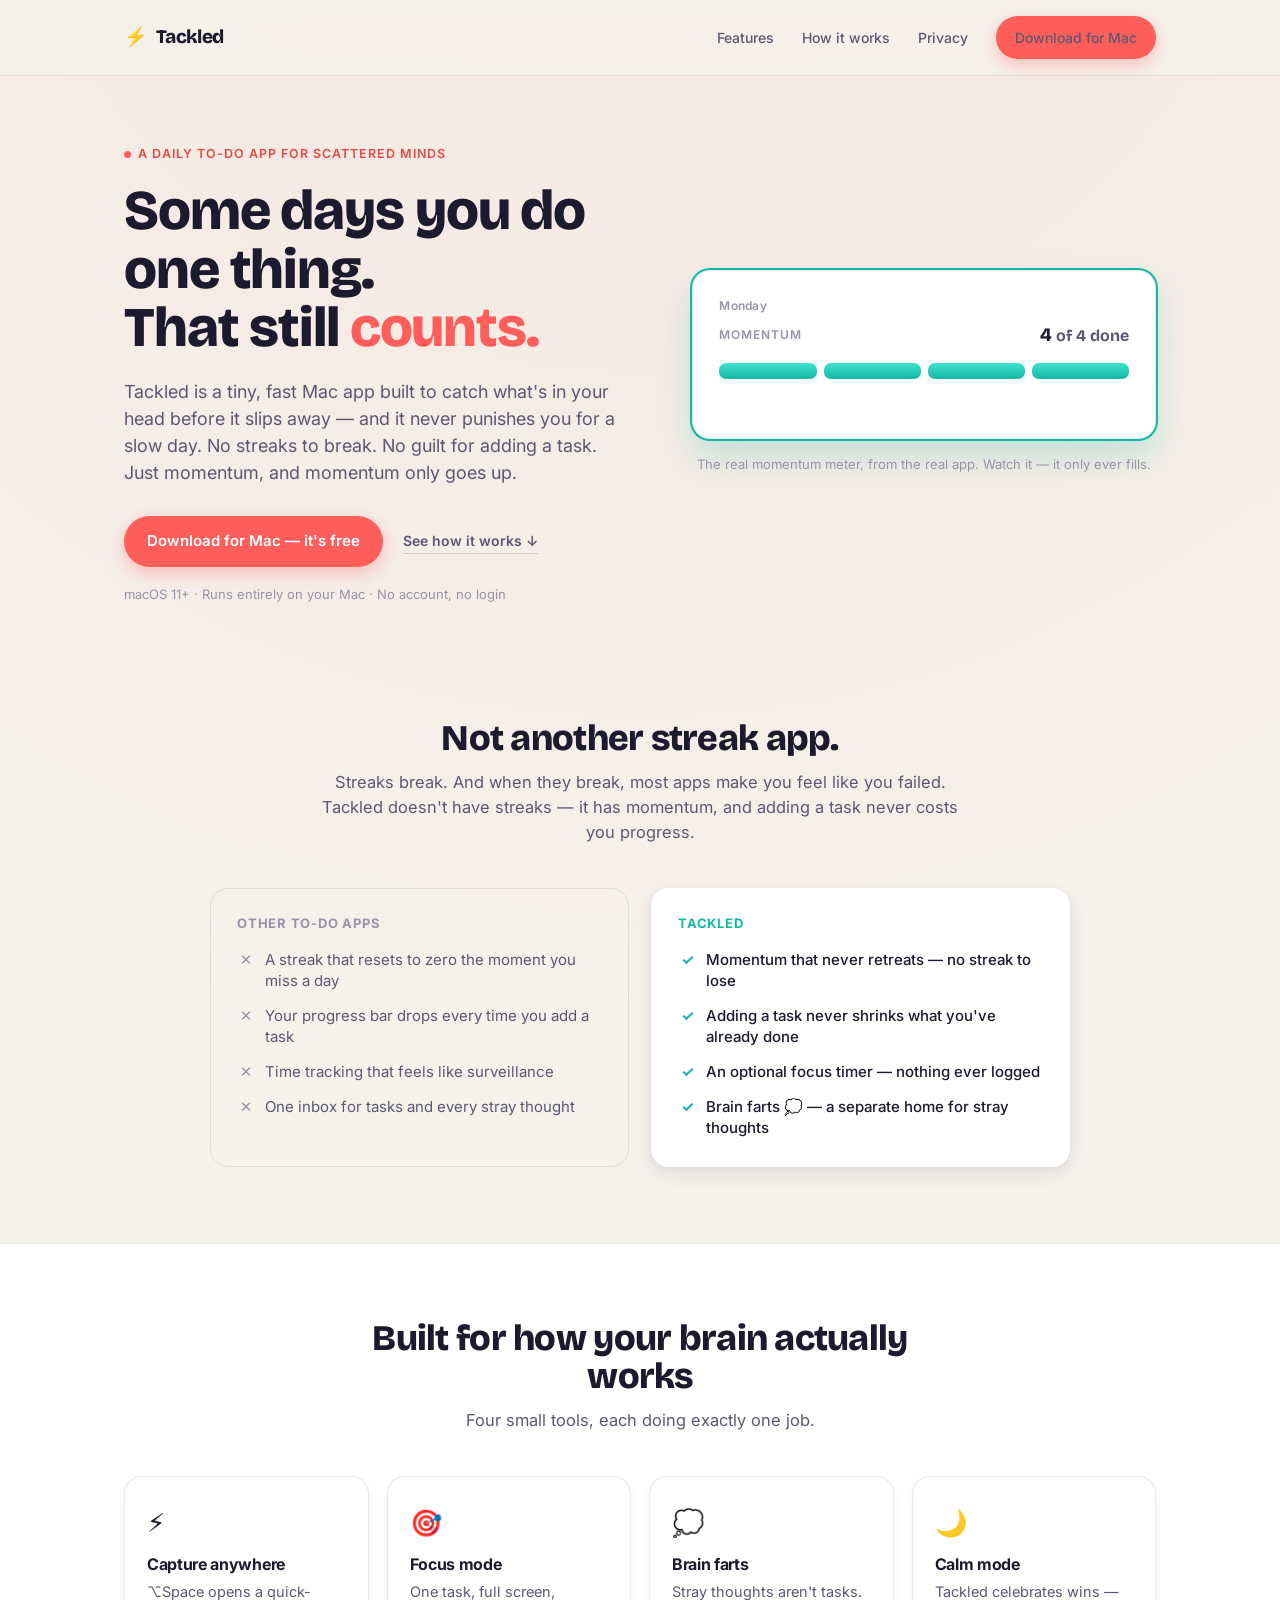
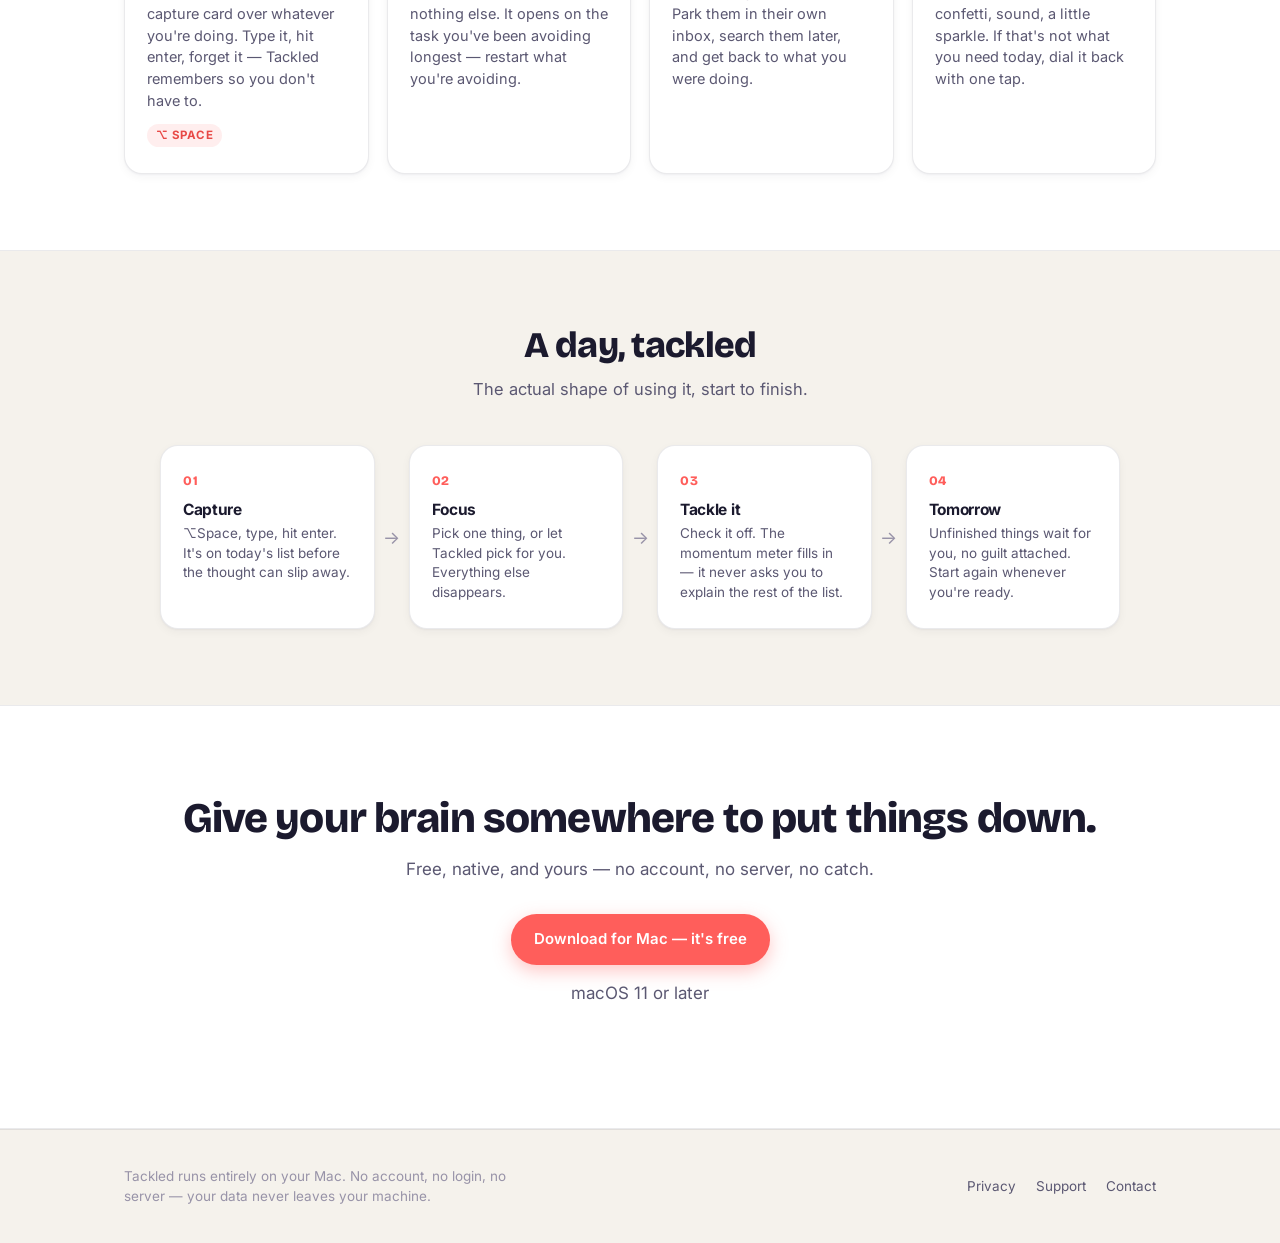
==== index.html @ a9dbe445 "Initial marketing site for Tackled Static HTML/CSS/JS site with a home page, privacy policy, and sup" ====
<!doctype html>
<html lang="en">
<head>
<meta charset="UTF-8">
<meta name="viewport" content="width=device-width, initial-scale=1.0">
<title>Tackled — a to-do app that never punishes a slow day</title>
<meta name="description" content="Tackled is a tiny, fast Mac app for scattered minds. Capture anything in a second, focus on one thing at a time, and build momentum that never resets — no streaks, no guilt.">
<link rel="icon" href="favicon.svg" type="image/svg+xml">
<link rel="preconnect" href="https://fonts.googleapis.com">
<link rel="preconnect" href="https://fonts.gstatic.com" crossorigin>
<link href="https://fonts.googleapis.com/css2?family=Bricolage+Grotesque:opsz,wght@12..96,400;12..96,600;12..96,800&family=Inter:wght@400;500;600;700&display=swap" rel="stylesheet">
<link rel="stylesheet" href="styles.css">
</head>
<body>

<nav class="nav">
  <div class="wrap nav-row">
    <a href="#" class="brand"><span class="bolt">⚡</span>Tackled</a>
    <div class="nav-links">
      <a href="#features" class="hide-mobile">Features</a>
      <a href="#how-it-works" class="hide-mobile">How it works</a>
      <a href="privacy.html" class="hide-mobile">Privacy</a>
      <!-- TODO(download-link): point at the real DMG / App Store URL once Tackled ships -->
      <a href="#" class="btn btn-primary btn-sm">Download for Mac</a>
    </div>
  </div>
</nav>

<header class="hero">
  <div class="wrap hero-grid">
    <div>
      <div class="eyebrow">A daily to-do app for scattered minds</div>
      <h1>Some days you do one thing.<br>That still <span class="accent">counts.</span></h1>
      <p class="lede">Tackled is a tiny, fast Mac app built to catch what's in your head before it slips away — and it never punishes you for a slow day. No streaks to break. No guilt for adding a task. Just momentum, and momentum only goes up.</p>
      <div class="cta-row">
        <!-- TODO(download-link): point at the real DMG / App Store URL once Tackled ships -->
        <a href="#" class="btn btn-primary">Download for Mac — it's free</a>
        <a href="#how-it-works" class="cta-more">See how it works ↓</a>
      </div>
      <p class="fine-print">macOS 11+ · Runs entirely on your Mac · No account, no login</p>
    </div>

    <div>
      <div class="demo-card" id="demoCard">
        <div class="demo-top">
          <span class="demo-day" id="demoDay">Wednesday</span>
        </div>
        <div class="demo-head">
          <span class="demo-label">Momentum</span>
          <span class="demo-count" id="demoCount"><b>0</b> of 0 done</span>
        </div>
        <div class="demo-cells" id="demoCells"></div>
        <div class="demo-note" id="demoNote"><span class="plus">＋</span><span id="demoNoteText">2 more tasks added to today's list</span></div>
      </div>
      <p class="demo-caption">The real momentum meter, from the real app. Watch it — it only ever fills.</p>
    </div>
  </div>
</header>

<section class="section" id="not-streaks">
  <div class="wrap">
    <div class="section-head">
      <h2>Not another streak app.</h2>
      <p>Streaks break. And when they break, most apps make you feel like you failed. Tackled doesn't have streaks — it has momentum, and adding a task never costs you progress.</p>
    </div>
    <div class="compare">
      <div class="compare-col bad">
        <h3>Other to-do apps</h3>
        <ul class="compare-list">
          <li><span class="mark">✕</span>A streak that resets to zero the moment you miss a day</li>
          <li><span class="mark">✕</span>Your progress bar drops every time you add a task</li>
          <li><span class="mark">✕</span>Time tracking that feels like surveillance</li>
          <li><span class="mark">✕</span>One inbox for tasks and every stray thought</li>
        </ul>
      </div>
      <div class="compare-col good">
        <h3>Tackled</h3>
        <ul class="compare-list">
          <li><span class="mark">✓</span>Momentum that never retreats — no streak to lose</li>
          <li><span class="mark">✓</span>Adding a task never shrinks what you've already done</li>
          <li><span class="mark">✓</span>An optional focus timer — nothing ever logged</li>
          <li><span class="mark">✓</span>Brain farts 💭 — a separate home for stray thoughts</li>
        </ul>
      </div>
    </div>
  </div>
</section>

<section class="section section-alt" id="features">
  <div class="wrap">
    <div class="section-head">
      <h2>Built for how your brain actually works</h2>
      <p>Four small tools, each doing exactly one job.</p>
    </div>
    <div class="features">
      <div class="feature">
        <span class="ico">⚡</span>
        <h3>Capture anywhere</h3>
        <p>⌥Space opens a quick-capture card over whatever you're doing. Type it, hit enter, forget it — Tackled remembers so you don't have to.</p>
        <span class="tag">⌥ SPACE</span>
      </div>
      <div class="feature">
        <span class="ico">🎯</span>
        <h3>Focus mode</h3>
        <p>One task, full screen, nothing else. It opens on the task you've been avoiding longest — restart what you're avoiding.</p>
      </div>
      <div class="feature">
        <span class="ico">💭</span>
        <h3>Brain farts</h3>
        <p>Stray thoughts aren't tasks. Park them in their own inbox, search them later, and get back to what you were doing.</p>
      </div>
      <div class="feature">
        <span class="ico">🌙</span>
        <h3>Calm mode</h3>
        <p>Tackled celebrates wins — confetti, sound, a little sparkle. If that's not what you need today, dial it back with one tap.</p>
      </div>
    </div>
  </div>
</section>

<section class="section" id="how-it-works">
  <div class="wrap">
    <div class="section-head">
      <h2>A day, tackled</h2>
      <p>The actual shape of using it, start to finish.</p>
    </div>
    <div class="flow">
      <div class="flow-step">
        <div class="flow-num">01</div>
        <h3>Capture</h3>
        <p>⌥Space, type, hit enter. It's on today's list before the thought can slip away.</p>
      </div>
      <div class="flow-arrow">→</div>
      <div class="flow-step">
        <div class="flow-num">02</div>
        <h3>Focus</h3>
        <p>Pick one thing, or let Tackled pick for you. Everything else disappears.</p>
      </div>
      <div class="flow-arrow">→</div>
      <div class="flow-step">
        <div class="flow-num">03</div>
        <h3>Tackle it</h3>
        <p>Check it off. The momentum meter fills in — it never asks you to explain the rest of the list.</p>
      </div>
      <div class="flow-arrow">→</div>
      <div class="flow-step">
        <div class="flow-num">04</div>
        <h3>Tomorrow</h3>
        <p>Unfinished things wait for you, no guilt attached. Start again whenever you're ready.</p>
      </div>
    </div>
  </div>
</section>

<section class="closing section-alt" id="download">
  <div class="wrap">
    <h2>Give your brain somewhere to put things down.</h2>
    <p>Free, native, and yours — no account, no server, no catch.</p>
    <!-- TODO(download-link): point at the real DMG / App Store URL once Tackled ships -->
    <a href="#" class="btn btn-primary">Download for Mac — it's free</a>
    <p class="fine-print" style="margin-top:16px">macOS 11 or later</p>
  </div>
</section>

<footer>
  <div class="wrap foot-row">
    <p class="foot-note">Tackled runs entirely on your Mac. No account, no login, no server — your data never leaves your machine.</p>
    <div class="foot-links">
      <a href="privacy.html">Privacy</a>
      <a href="support.html">Support</a>
      <a href="mailto:lewisfidlers@gmail.com">Contact</a>
    </div>
  </div>
</footer>

<script src="script.js"></script>
</body>
</html>
---- styles.css ----
/* Tackled marketing site — design tokens lifted straight from the shipping app
   (web/src/styles/tokens.css + meter.css) so the site and the product read as
   one thing, not a separate "marketing skin." */
:root{
  --ink:#1B1A2E;
  --ink-soft:#5B5872;
  --muted:#9893A8;
  --canvas:#F5F2EC;
  --card:#FFFFFF;
  --coral:#FF5E5B;
  --coral-dark:#E84946;
  --teal:#14B8A6;
  --gold:#FFC93C;
  --line:rgba(27,26,46,0.09);
  --line-strong:rgba(27,26,46,0.16);
  --shadow:0 1px 2px rgba(27,26,46,.04), 0 3px 10px rgba(27,26,46,.045);
  --shadow-lg:0 8px 24px rgba(27,26,46,.08), 0 2px 6px rgba(27,26,46,.05);
  --radius:18px;
  --radius-sm:12px;
  --wrap:1080px;
}

*{box-sizing:border-box;margin:0;padding:0}
html{-webkit-text-size-adjust:100%;scroll-behavior:smooth}
@media (prefers-reduced-motion:reduce){ html{scroll-behavior:auto} *{animation-duration:.001ms !important;animation-iteration-count:1 !important;transition-duration:.001ms !important} }

body{
  font-family:"Inter",system-ui,-apple-system,sans-serif;
  background:var(--canvas);
  color:var(--ink);
  line-height:1.5;
  -webkit-font-smoothing:antialiased;
  min-height:100vh;
  background-image:radial-gradient(circle at 50% -10%, rgba(255,94,91,.08), transparent 45%);
}

img,svg{display:block;max-width:100%}
a{color:inherit}
button{font:inherit}

.wrap{max-width:var(--wrap);margin:0 auto;padding:0 24px}

h1,h2,h3,.display{
  font-family:"Bricolage Grotesque","Inter",sans-serif;
  letter-spacing:-.02em;
  line-height:1.05;
}

/* ---------- nav ---------- */
.nav{
  position:sticky;top:0;z-index:40;
  background:rgba(245,242,236,.82);
  backdrop-filter:blur(10px);
  border-bottom:1px solid var(--line);
}
.nav-row{display:flex;align-items:center;justify-content:space-between;padding:16px 24px;gap:20px}
.brand{display:flex;align-items:center;gap:8px;font-family:"Bricolage Grotesque",sans-serif;font-weight:800;font-size:19px;letter-spacing:-.02em;text-decoration:none}
.brand .bolt{color:var(--coral)}
.nav-links{display:flex;gap:28px;align-items:center}
.nav-links a{font-size:14px;font-weight:500;color:var(--ink-soft);text-decoration:none;transition:color .15s}
.nav-links a:hover{color:var(--ink)}
@media (max-width:720px){ .nav-links a.hide-mobile{display:none} }

/* ---------- buttons ---------- */
.btn{
  display:inline-flex;align-items:center;justify-content:center;gap:8px;
  font-family:"Inter",sans-serif;font-weight:600;font-size:15px;
  padding:13px 22px;border-radius:999px;border:1px solid transparent;
  text-decoration:none;cursor:pointer;white-space:nowrap;
  transition:transform .18s cubic-bezier(.2,.8,.2,1), box-shadow .18s, background .18s, border-color .18s;
}
.btn:active{transform:scale(.97)}
.btn-primary{background:var(--coral);color:#fff;box-shadow:0 6px 18px rgba(255,94,91,.35)}
.btn-primary:hover{background:var(--coral-dark);box-shadow:0 8px 22px rgba(255,94,91,.42);transform:translateY(-1px)}
.btn-ghost{background:transparent;color:var(--ink);border-color:var(--line-strong)}
.btn-ghost:hover{border-color:var(--ink-soft)}
.btn-sm{padding:10px 18px;font-size:14px}
:focus-visible{outline:2px solid var(--coral-dark);outline-offset:2px}

/* ---------- hero ---------- */
.hero{padding:64px 0 40px}
.hero-grid{display:grid;grid-template-columns:1.05fr .95fr;gap:56px;align-items:center}
@media (max-width:900px){ .hero-grid{grid-template-columns:1fr;gap:44px} }

.eyebrow{
  display:inline-flex;align-items:center;gap:7px;
  font-size:12.5px;font-weight:600;letter-spacing:.08em;text-transform:uppercase;
  color:var(--coral-dark);margin-bottom:18px;
}
.eyebrow::before{content:"";width:7px;height:7px;border-radius:50%;background:var(--coral)}

.hero h1{font-weight:800;font-size:clamp(34px,5.2vw,56px);margin-bottom:20px}
.hero h1 .accent{color:var(--coral)}
.hero .lede{font-size:18px;color:var(--ink-soft);max-width:46ch;margin-bottom:30px}
.cta-row{display:flex;align-items:center;gap:20px;flex-wrap:wrap;margin-bottom:18px}
.cta-more{font-size:14px;font-weight:600;color:var(--ink-soft);text-decoration:none;border-bottom:1px solid var(--line-strong);padding-bottom:2px}
.cta-more:hover{color:var(--ink);border-color:var(--ink-soft)}
.fine-print{font-size:13px;color:var(--muted)}

/* ---------- demo meter (signature element) ---------- */
.demo-card{
  background:var(--card);border-radius:var(--radius);box-shadow:var(--shadow-lg);
  border:1px solid var(--line);padding:26px 26px 22px;
  transition:box-shadow .4s, transform .4s cubic-bezier(.2,.8,.2,1);
}
.demo-card.maxed{box-shadow:0 0 0 2px var(--teal), 0 18px 34px rgba(20,184,166,.22)}
.demo-card.pulse{animation:demoPulse .7s cubic-bezier(.2,.9,.3,1)}
@keyframes demoPulse{0%{transform:scale(1)}40%{transform:scale(1.02)}100%{transform:scale(1)}}

.demo-top{display:flex;justify-content:space-between;align-items:center;margin-bottom:6px}
.demo-day{font-size:12px;font-weight:600;letter-spacing:.02em;color:var(--muted)}
.demo-head{display:flex;justify-content:space-between;align-items:center;margin-bottom:14px}
.demo-label{font-size:12px;font-weight:600;letter-spacing:.08em;text-transform:uppercase;color:var(--muted)}
.demo-count{font-family:"Bricolage Grotesque",sans-serif;font-weight:700;font-size:16px;color:var(--ink-soft)}
.demo-count b{color:var(--ink);font-size:19px}

.demo-cells{display:flex;gap:7px;margin-bottom:16px}
.demo-cell{
  flex:1;height:16px;border-radius:7px;background:rgba(27,26,46,.07);
  position:relative;overflow:hidden;
  transition:background .5s ease, transform .35s cubic-bezier(.2,.9,.3,1);
}
.demo-cell.on{background:linear-gradient(180deg,#FF7A6B,var(--coral));transform:translateY(-1px)}
.demo-cell.on.mid{background:linear-gradient(180deg,#FFD56B,var(--gold))}
.demo-cell.on.high{background:linear-gradient(180deg,#3FE0CE,var(--teal))}

.demo-note{
  display:flex;align-items:center;gap:8px;
  font-size:13.5px;color:var(--ink-soft);font-weight:500;
  height:20px;opacity:0;transform:translateY(4px);
  transition:opacity .35s ease, transform .35s ease;
}
.demo-note.show{opacity:1;transform:translateY(0)}
.demo-note .plus{color:var(--teal);font-weight:700}

.demo-caption{margin-top:16px;font-size:13px;color:var(--muted);text-align:center}

/* ---------- section shell ---------- */
.section{padding:76px 0}
.section-head{max-width:640px;margin:0 auto 44px;text-align:center}
.section-head h2{font-weight:800;font-size:clamp(26px,4vw,36px);margin-bottom:12px}
.section-head p{color:var(--ink-soft);font-size:16.5px}
.section-alt{background:var(--card);border-top:1px solid var(--line);border-bottom:1px solid var(--line)}

/* ---------- comparison ---------- */
.compare{display:grid;grid-template-columns:1fr 1fr;gap:22px;max-width:860px;margin:0 auto}
@media (max-width:720px){ .compare{grid-template-columns:1fr} }
.compare-col{border-radius:var(--radius);padding:28px 26px;border:1px solid var(--line)}
.compare-col.bad{background:transparent}
.compare-col.good{background:var(--card);box-shadow:var(--shadow-lg);border-color:transparent;position:relative}
.compare-col h3{font-family:"Inter",sans-serif;font-size:13px;font-weight:700;letter-spacing:.06em;text-transform:uppercase;margin-bottom:18px}
.compare-col.bad h3{color:var(--muted)}
.compare-col.good h3{color:var(--teal)}
.compare-list{list-style:none;display:flex;flex-direction:column;gap:14px}
.compare-list li{display:flex;gap:10px;font-size:15px;line-height:1.4}
.compare-col.bad li{color:var(--ink-soft)}
.compare-col.good li{color:var(--ink);font-weight:500}
.compare-list .mark{flex:none;width:18px;text-align:center;font-weight:700}
.compare-col.bad .mark{color:var(--muted)}
.compare-col.good .mark{color:var(--teal)}

/* ---------- feature grid ---------- */
.features{display:grid;grid-template-columns:repeat(4,1fr);gap:18px}
@media (max-width:920px){ .features{grid-template-columns:1fr 1fr} }
@media (max-width:560px){ .features{grid-template-columns:1fr} }
.feature{
  background:var(--card);border:1px solid var(--line);border-radius:var(--radius);
  padding:26px 22px;box-shadow:var(--shadow);
  transition:transform .25s cubic-bezier(.2,.8,.2,1), box-shadow .25s;
}
.feature:hover{transform:translateY(-3px);box-shadow:var(--shadow-lg)}
.feature .ico{font-size:26px;margin-bottom:14px;display:block}
.feature h3{font-family:"Inter",sans-serif;font-size:16px;font-weight:700;margin-bottom:8px}
.feature p{font-size:14.5px;color:var(--ink-soft);line-height:1.5}
.feature .tag{
  display:inline-block;margin-top:12px;font-size:11.5px;font-weight:700;letter-spacing:.04em;
  color:var(--coral-dark);background:rgba(255,94,91,.1);padding:3px 9px;border-radius:999px;
}

/* ---------- flow (real chronology → numbers justified) ---------- */
.flow{display:flex;gap:0;align-items:stretch;max-width:960px;margin:0 auto}
@media (max-width:860px){ .flow{flex-direction:column;gap:14px} }
.flow-step{flex:1;position:relative;padding:26px 22px;background:var(--card);border:1px solid var(--line);border-radius:var(--radius);box-shadow:var(--shadow)}
.flow-num{font-family:"Bricolage Grotesque",sans-serif;font-weight:800;font-size:13px;color:var(--coral);letter-spacing:.04em;margin-bottom:10px}
.flow-step h3{font-family:"Inter",sans-serif;font-size:15.5px;font-weight:700;margin-bottom:6px}
.flow-step p{font-size:13.5px;color:var(--ink-soft);line-height:1.45}
.flow-arrow{flex:none;display:flex;align-items:center;justify-content:center;width:34px;color:var(--muted);font-size:18px}
@media (max-width:860px){ .flow-arrow{width:auto;height:14px;transform:rotate(90deg)} }

/* ---------- closing cta ---------- */
.closing{text-align:center;padding:90px 0}
.closing h2{font-weight:800;font-size:clamp(28px,4.5vw,42px);margin-bottom:16px}
.closing p{color:var(--ink-soft);font-size:17px;max-width:44ch;margin:0 auto 32px}

/* ---------- footer ---------- */
footer{border-top:1px solid var(--line);padding:36px 0}
.foot-row{display:flex;justify-content:space-between;align-items:center;gap:16px;flex-wrap:wrap}
.foot-note{font-size:13.5px;color:var(--muted);max-width:44ch}
.foot-links{display:flex;gap:20px}
.foot-links a{font-size:13.5px;color:var(--ink-soft);text-decoration:none}
.foot-links a:hover{color:var(--ink)}

/* ---------- simple pages (privacy / support) ---------- */
.doc{max-width:680px;margin:0 auto;padding:64px 24px 100px}
.doc h1{font-weight:800;font-size:clamp(28px,4vw,38px);margin-bottom:8px}
.doc .updated{font-size:13px;color:var(--muted);margin-bottom:36px}
.doc h2{font-family:"Inter",sans-serif;font-size:18px;font-weight:700;margin:32px 0 10px}
.doc p, .doc li{font-size:15.5px;color:var(--ink-soft);line-height:1.7}
.doc ul{padding-left:20px;margin:8px 0}
.doc a{color:var(--coral-dark);text-decoration:underline}
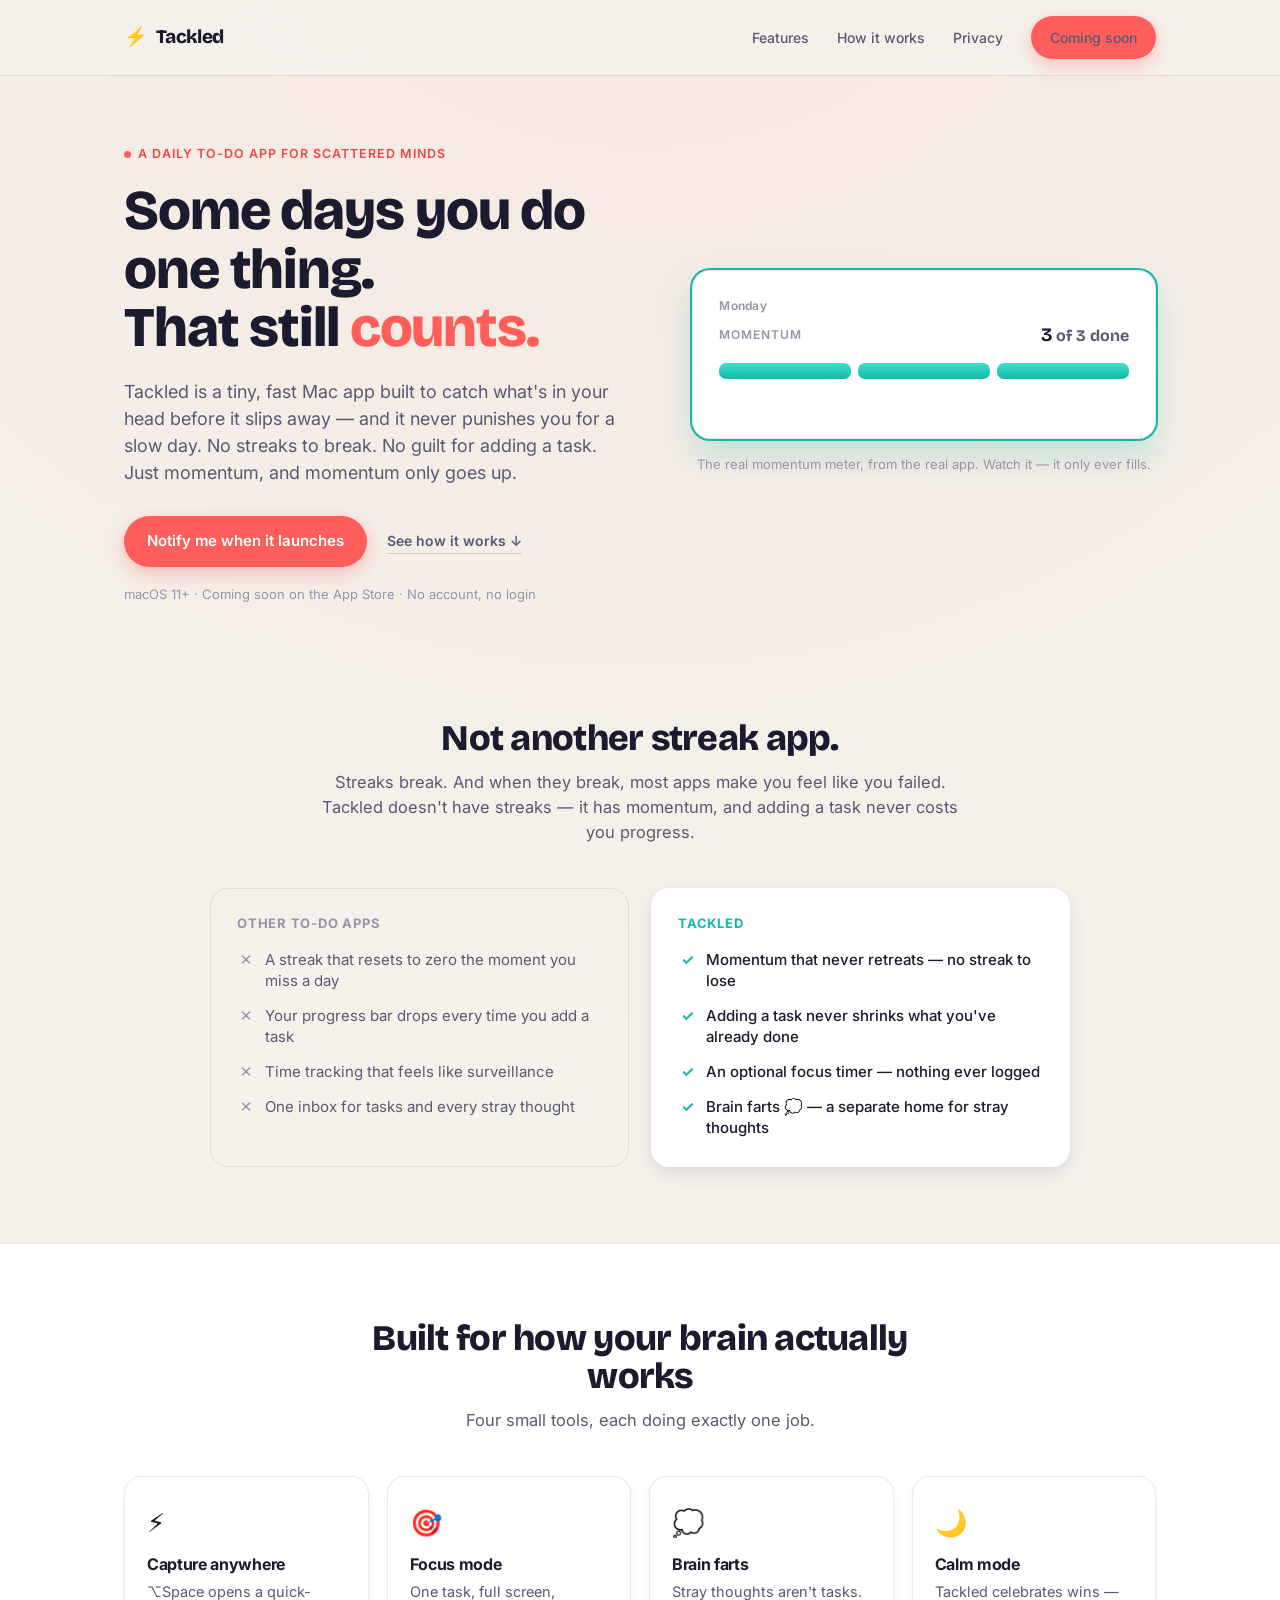
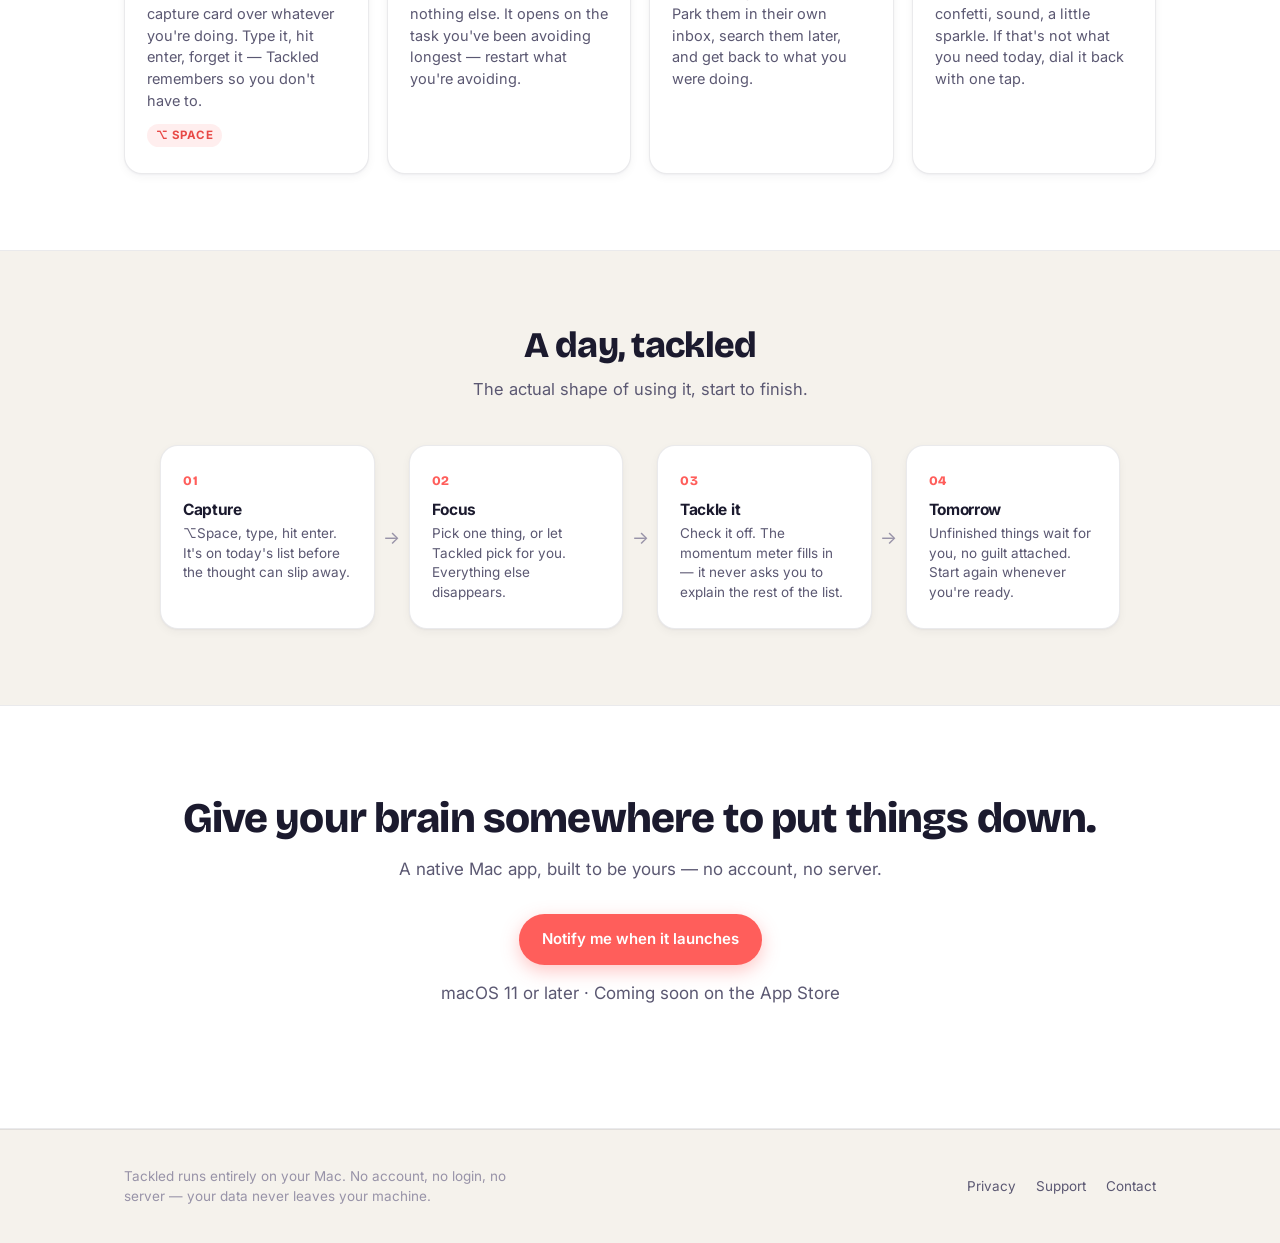
==== commit 7362191c: "Update website" ====
--- a/index.html
+++ b/index.html
@@ -20,8 +20,8 @@
       <a href="#features" class="hide-mobile">Features</a>
       <a href="#how-it-works" class="hide-mobile">How it works</a>
       <a href="privacy.html" class="hide-mobile">Privacy</a>
-      <!-- TODO(download-link): point at the real DMG / App Store URL once Tackled ships -->
-      <a href="#" class="btn btn-primary btn-sm">Download for Mac</a>
+      <!-- TODO(app-store-link): swap this notify-me CTA for the real App Store URL once Tackled ships -->
+      <a href="#download" class="btn btn-primary btn-sm">Coming soon</a>
     </div>
   </div>
 </nav>
@@ -33,11 +33,11 @@
       <h1>Some days you do one thing.<br>That still <span class="accent">counts.</span></h1>
       <p class="lede">Tackled is a tiny, fast Mac app built to catch what's in your head before it slips away — and it never punishes you for a slow day. No streaks to break. No guilt for adding a task. Just momentum, and momentum only goes up.</p>
       <div class="cta-row">
-        <!-- TODO(download-link): point at the real DMG / App Store URL once Tackled ships -->
-        <a href="#" class="btn btn-primary">Download for Mac — it's free</a>
+        <!-- TODO(app-store-link): swap this notify-me CTA for the real App Store URL once Tackled ships -->
+        <a href="mailto:lewisfidlers@gmail.com?subject=Notify%20me%20when%20Tackled%20launches" class="btn btn-primary">Notify me when it launches</a>
         <a href="#how-it-works" class="cta-more">See how it works ↓</a>
       </div>
-      <p class="fine-print">macOS 11+ · Runs entirely on your Mac · No account, no login</p>
+      <p class="fine-print">macOS 11+ · Coming soon on the App Store · No account, no login</p>
     </div>
 
     <div>
@@ -155,10 +155,10 @@
 <section class="closing section-alt" id="download">
   <div class="wrap">
     <h2>Give your brain somewhere to put things down.</h2>
-    <p>Free, native, and yours — no account, no server, no catch.</p>
-    <!-- TODO(download-link): point at the real DMG / App Store URL once Tackled ships -->
-    <a href="#" class="btn btn-primary">Download for Mac — it's free</a>
-    <p class="fine-print" style="margin-top:16px">macOS 11 or later</p>
+    <p>A native Mac app, built to be yours — no account, no server.</p>
+    <!-- TODO(app-store-link): swap this notify-me CTA for the real App Store URL once Tackled ships -->
+    <a href="mailto:lewisfidlers@gmail.com?subject=Notify%20me%20when%20Tackled%20launches" class="btn btn-primary">Notify me when it launches</a>
+    <p class="fine-print" style="margin-top:16px">macOS 11 or later · Coming soon on the App Store</p>
   </div>
 </section>
 
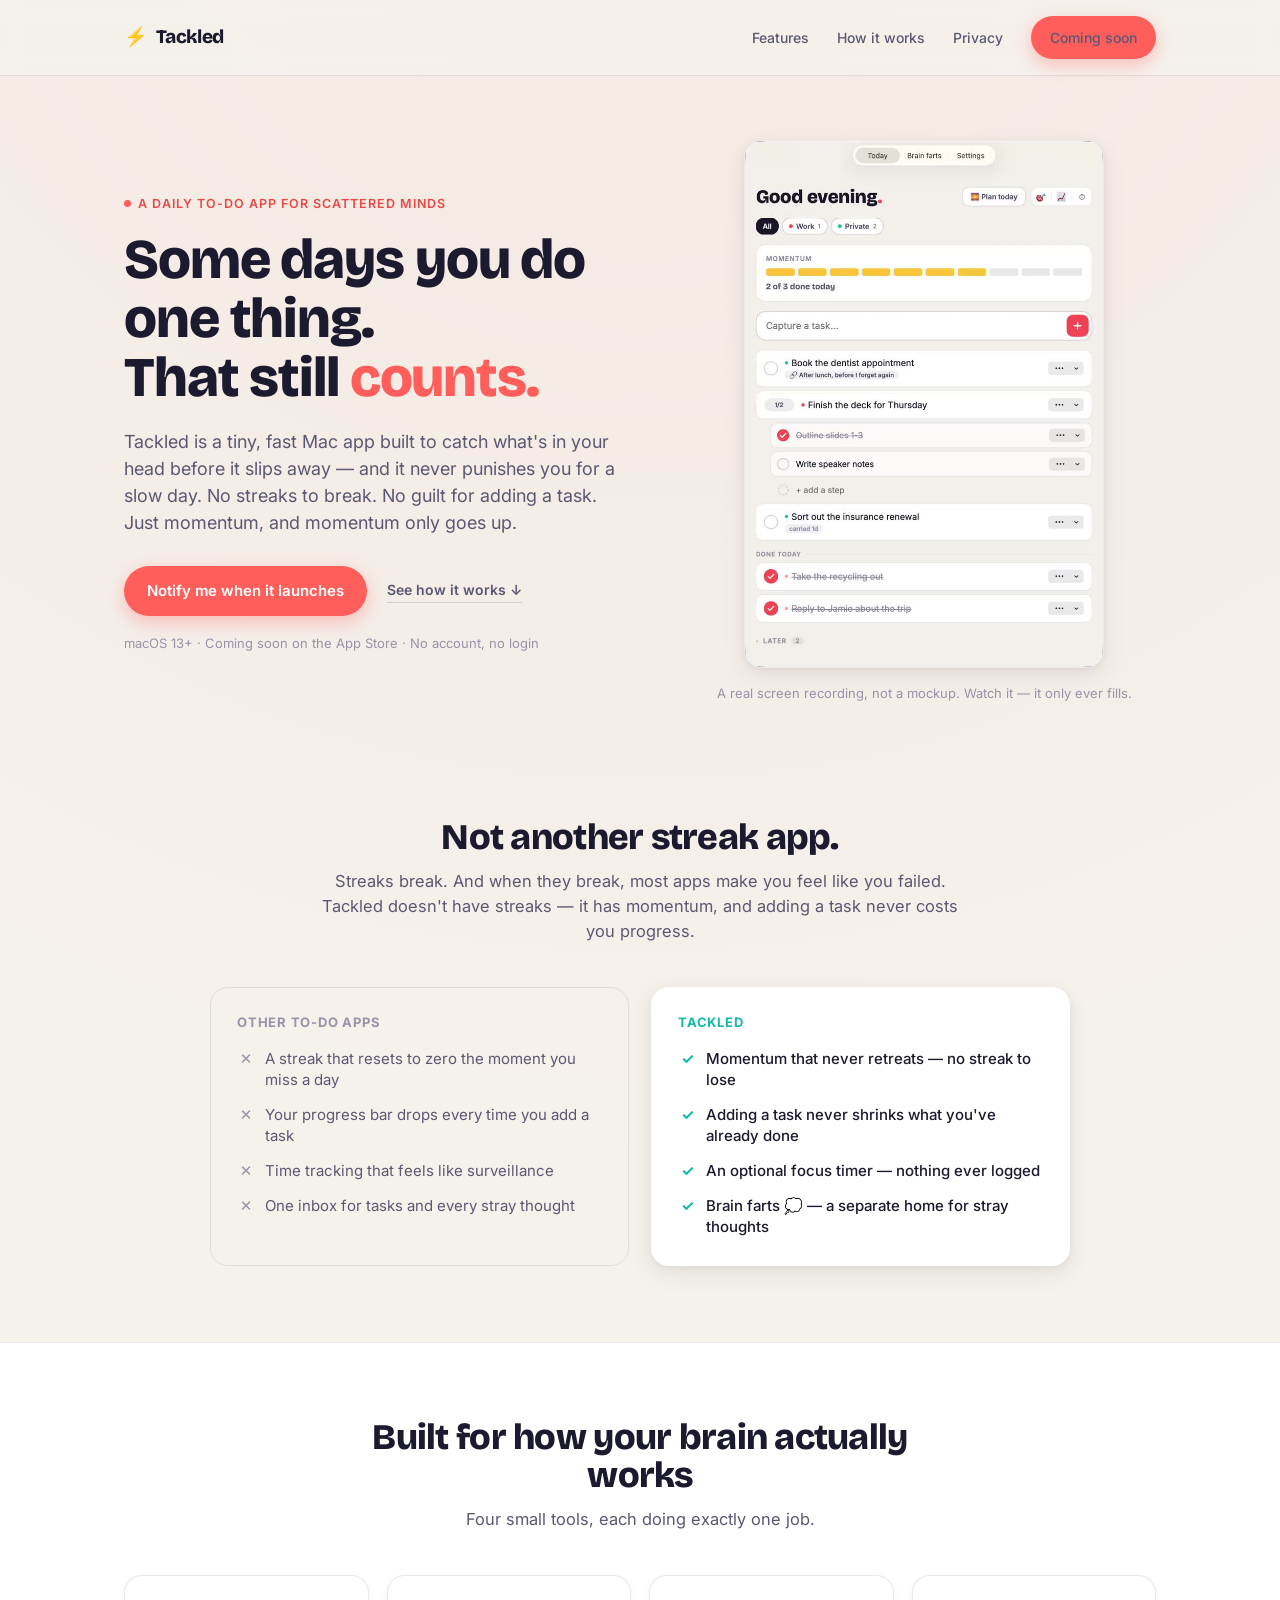
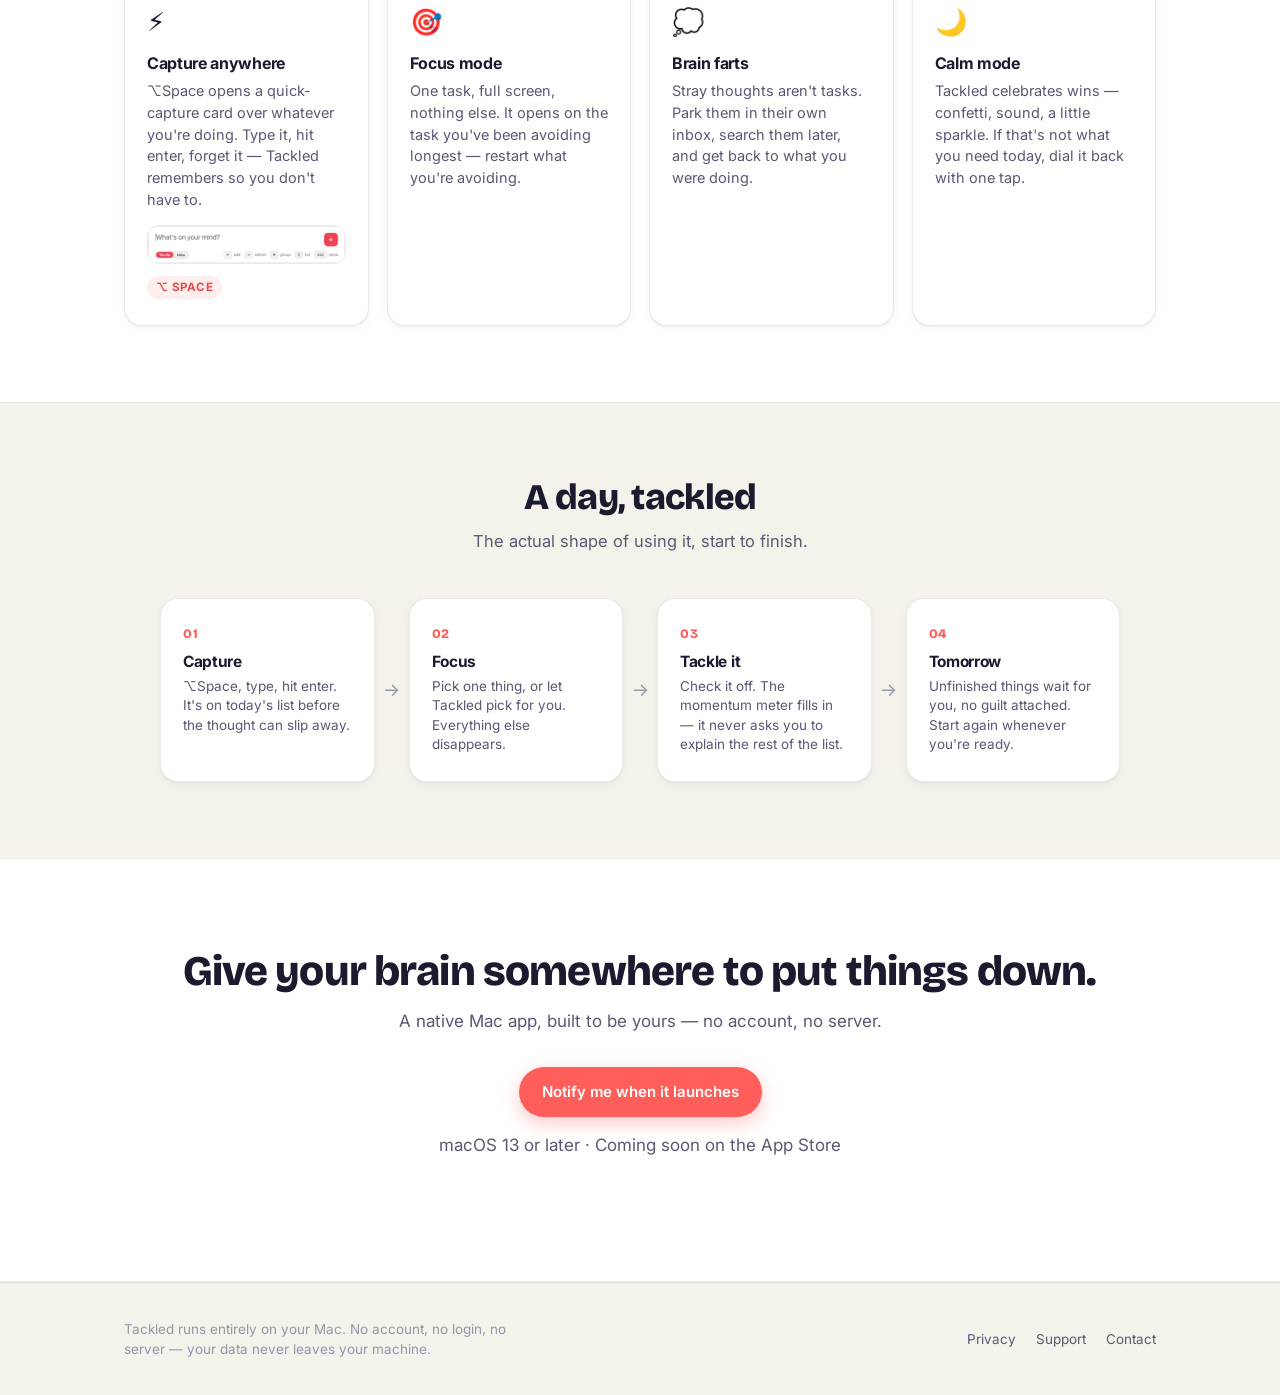
==== commit 7485d2eb: "Replace fake hero/feature demos with real screen recordings The momentum meter and capture-panel dem" ====
--- a/index.html
+++ b/index.html
@@ -34,25 +34,19 @@
       <p class="lede">Tackled is a tiny, fast Mac app built to catch what's in your head before it slips away — and it never punishes you for a slow day. No streaks to break. No guilt for adding a task. Just momentum, and momentum only goes up.</p>
       <div class="cta-row">
         <!-- TODO(app-store-link): swap this notify-me CTA for the real App Store URL once Tackled ships -->
-        <a href="mailto:lewisfidlers@gmail.com?subject=Notify%20me%20when%20Tackled%20launches" class="btn btn-primary">Notify me when it launches</a>
+        <a href="mailto:lewis@tackledapp.com?subject=Notify%20me%20when%20Tackled%20launches" class="btn btn-primary">Notify me when it launches</a>
         <a href="#how-it-works" class="cta-more">See how it works ↓</a>
       </div>
-      <p class="fine-print">macOS 11+ · Coming soon on the App Store · No account, no login</p>
+      <p class="fine-print">macOS 13+ · Coming soon on the App Store · No account, no login</p>
     </div>
 
     <div>
-      <div class="demo-card" id="demoCard">
-        <div class="demo-top">
-          <span class="demo-day" id="demoDay">Wednesday</span>
-        </div>
-        <div class="demo-head">
-          <span class="demo-label">Momentum</span>
-          <span class="demo-count" id="demoCount"><b>0</b> of 0 done</span>
-        </div>
-        <div class="demo-cells" id="demoCells"></div>
-        <div class="demo-note" id="demoNote"><span class="plus">＋</span><span id="demoNoteText">2 more tasks added to today's list</span></div>
+      <div class="demo-video-wrap">
+        <video class="demo-video" autoplay muted loop playsinline poster="media/board-demo-poster.jpg">
+          <source src="media/board-demo.mp4" type="video/mp4">
+        </video>
       </div>
-      <p class="demo-caption">The real momentum meter, from the real app. Watch it — it only ever fills.</p>
+      <p class="demo-caption">A real screen recording, not a mockup. Watch it — it only ever fills.</p>
     </div>
   </div>
 </header>
@@ -97,6 +91,11 @@
         <span class="ico">⚡</span>
         <h3>Capture anywhere</h3>
         <p>⌥Space opens a quick-capture card over whatever you're doing. Type it, hit enter, forget it — Tackled remembers so you don't have to.</p>
+        <div class="feature-video-wrap">
+          <video class="feature-video" autoplay muted loop playsinline poster="media/capture-demo-poster.jpg">
+            <source src="media/capture-demo.mp4" type="video/mp4">
+          </video>
+        </div>
         <span class="tag">⌥ SPACE</span>
       </div>
       <div class="feature">
@@ -157,8 +156,8 @@
     <h2>Give your brain somewhere to put things down.</h2>
     <p>A native Mac app, built to be yours — no account, no server.</p>
     <!-- TODO(app-store-link): swap this notify-me CTA for the real App Store URL once Tackled ships -->
-    <a href="mailto:lewisfidlers@gmail.com?subject=Notify%20me%20when%20Tackled%20launches" class="btn btn-primary">Notify me when it launches</a>
-    <p class="fine-print" style="margin-top:16px">macOS 11 or later · Coming soon on the App Store</p>
+    <a href="mailto:lewis@tackledapp.com?subject=Notify%20me%20when%20Tackled%20launches" class="btn btn-primary">Notify me when it launches</a>
+    <p class="fine-print" style="margin-top:16px">macOS 13 or later · Coming soon on the App Store</p>
   </div>
 </section>
 
@@ -168,7 +167,7 @@
     <div class="foot-links">
       <a href="privacy.html">Privacy</a>
       <a href="support.html">Support</a>
-      <a href="mailto:lewisfidlers@gmail.com">Contact</a>
+      <a href="mailto:lewis@tackledapp.com">Contact</a>
     </div>
   </div>
 </footer>
--- a/styles.css
+++ b/styles.css
@@ -97,41 +97,12 @@
 .cta-more:hover{color:var(--ink);border-color:var(--ink-soft)}
 .fine-print{font-size:13px;color:var(--muted)}
 
-/* ---------- demo meter (signature element) ---------- */
-.demo-card{
+/* ---------- demo video (signature element — real screen recording) ---------- */
+.demo-video-wrap{
   background:var(--card);border-radius:var(--radius);box-shadow:var(--shadow-lg);
-  border:1px solid var(--line);padding:26px 26px 22px;
-  transition:box-shadow .4s, transform .4s cubic-bezier(.2,.8,.2,1);
+  border:1px solid var(--line);overflow:hidden;line-height:0;max-width:360px;margin:0 auto;
 }
-.demo-card.maxed{box-shadow:0 0 0 2px var(--teal), 0 18px 34px rgba(20,184,166,.22)}
-.demo-card.pulse{animation:demoPulse .7s cubic-bezier(.2,.9,.3,1)}
-@keyframes demoPulse{0%{transform:scale(1)}40%{transform:scale(1.02)}100%{transform:scale(1)}}
-
-.demo-top{display:flex;justify-content:space-between;align-items:center;margin-bottom:6px}
-.demo-day{font-size:12px;font-weight:600;letter-spacing:.02em;color:var(--muted)}
-.demo-head{display:flex;justify-content:space-between;align-items:center;margin-bottom:14px}
-.demo-label{font-size:12px;font-weight:600;letter-spacing:.08em;text-transform:uppercase;color:var(--muted)}
-.demo-count{font-family:"Bricolage Grotesque",sans-serif;font-weight:700;font-size:16px;color:var(--ink-soft)}
-.demo-count b{color:var(--ink);font-size:19px}
-
-.demo-cells{display:flex;gap:7px;margin-bottom:16px}
-.demo-cell{
-  flex:1;height:16px;border-radius:7px;background:rgba(27,26,46,.07);
-  position:relative;overflow:hidden;
-  transition:background .5s ease, transform .35s cubic-bezier(.2,.9,.3,1);
-}
-.demo-cell.on{background:linear-gradient(180deg,#FF7A6B,var(--coral));transform:translateY(-1px)}
-.demo-cell.on.mid{background:linear-gradient(180deg,#FFD56B,var(--gold))}
-.demo-cell.on.high{background:linear-gradient(180deg,#3FE0CE,var(--teal))}
-
-.demo-note{
-  display:flex;align-items:center;gap:8px;
-  font-size:13.5px;color:var(--ink-soft);font-weight:500;
-  height:20px;opacity:0;transform:translateY(4px);
-  transition:opacity .35s ease, transform .35s ease;
-}
-.demo-note.show{opacity:1;transform:translateY(0)}
-.demo-note .plus{color:var(--teal);font-weight:700}
+.demo-video{display:block;width:100%;height:auto}
 
 .demo-caption{margin-top:16px;font-size:13px;color:var(--muted);text-align:center}
 
@@ -176,6 +147,11 @@
   display:inline-block;margin-top:12px;font-size:11.5px;font-weight:700;letter-spacing:.04em;
   color:var(--coral-dark);background:rgba(255,94,91,.1);padding:3px 9px;border-radius:999px;
 }
+.feature-video-wrap{
+  margin-top:14px;border-radius:var(--radius-sm);overflow:hidden;
+  border:1px solid var(--line);line-height:0;
+}
+.feature-video{display:block;width:100%;height:auto}
 
 /* ---------- flow (real chronology → numbers justified) ---------- */
 .flow{display:flex;gap:0;align-items:stretch;max-width:960px;margin:0 auto}
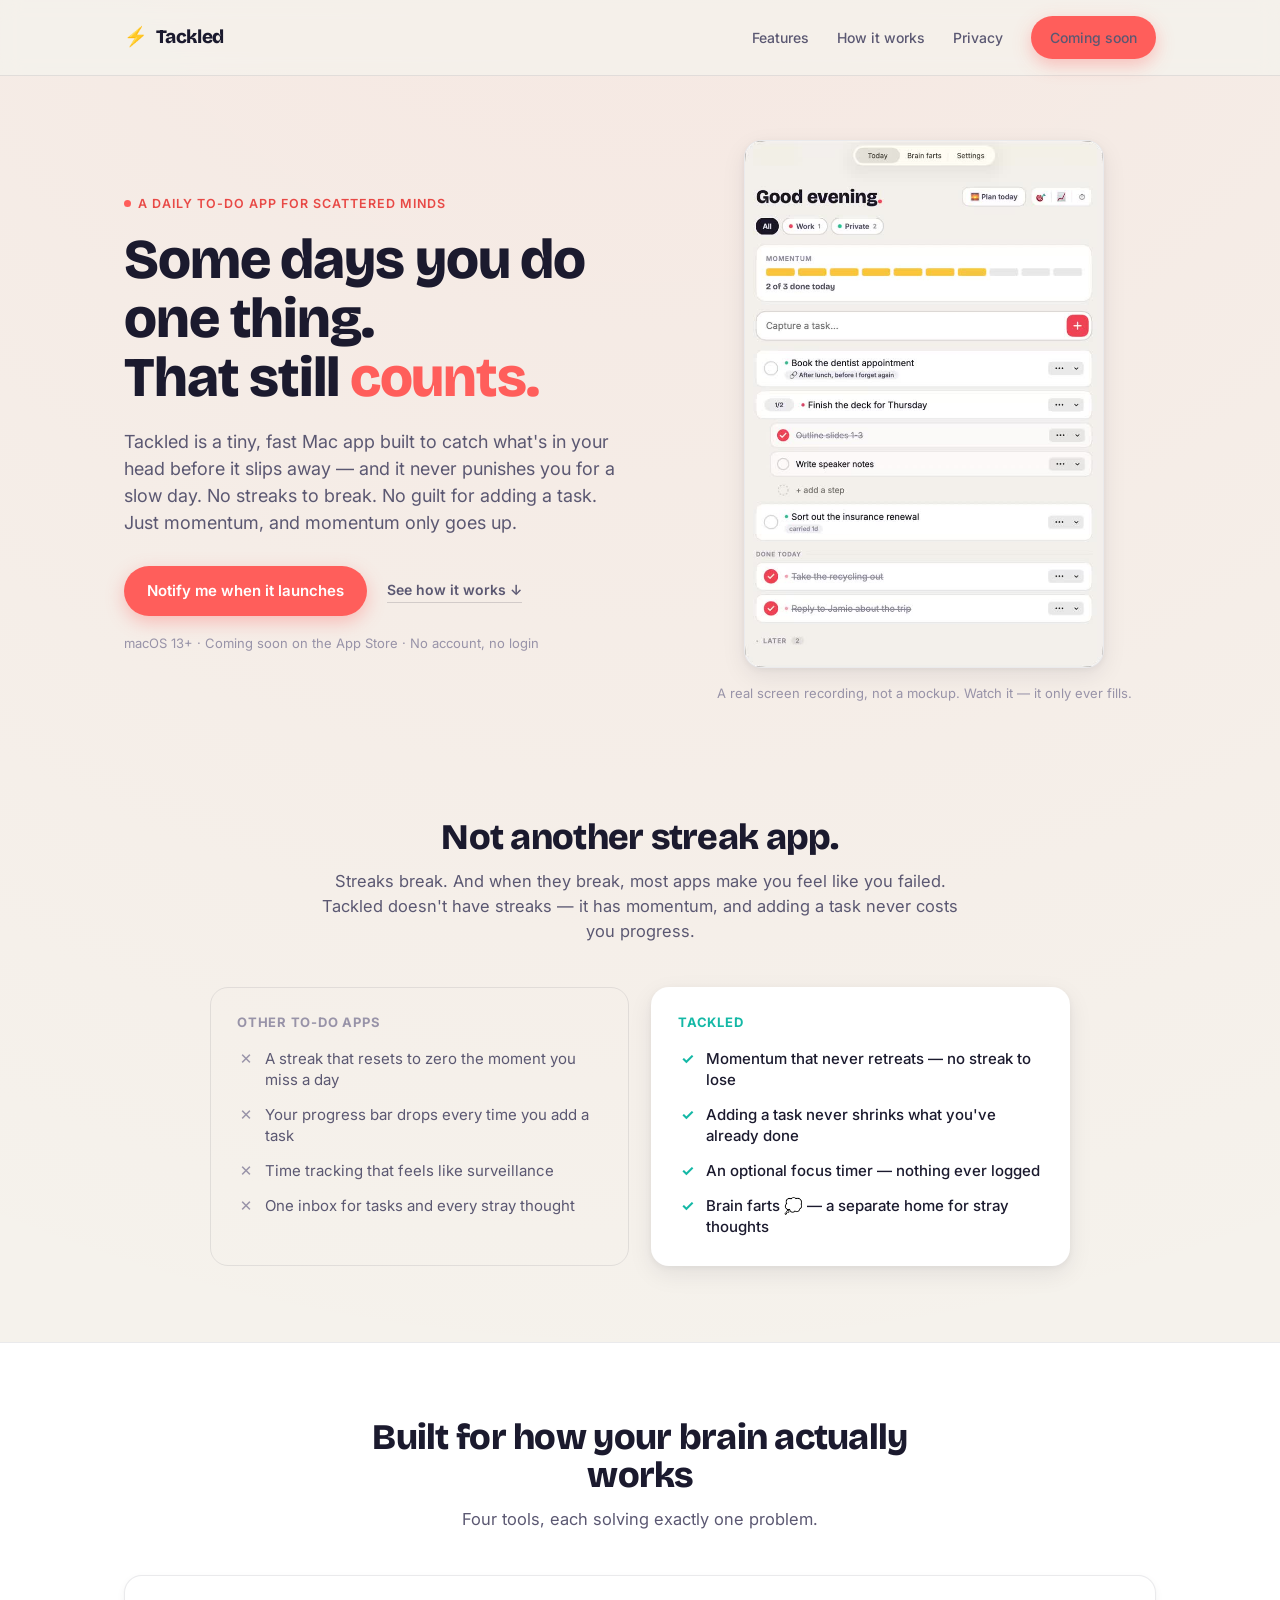
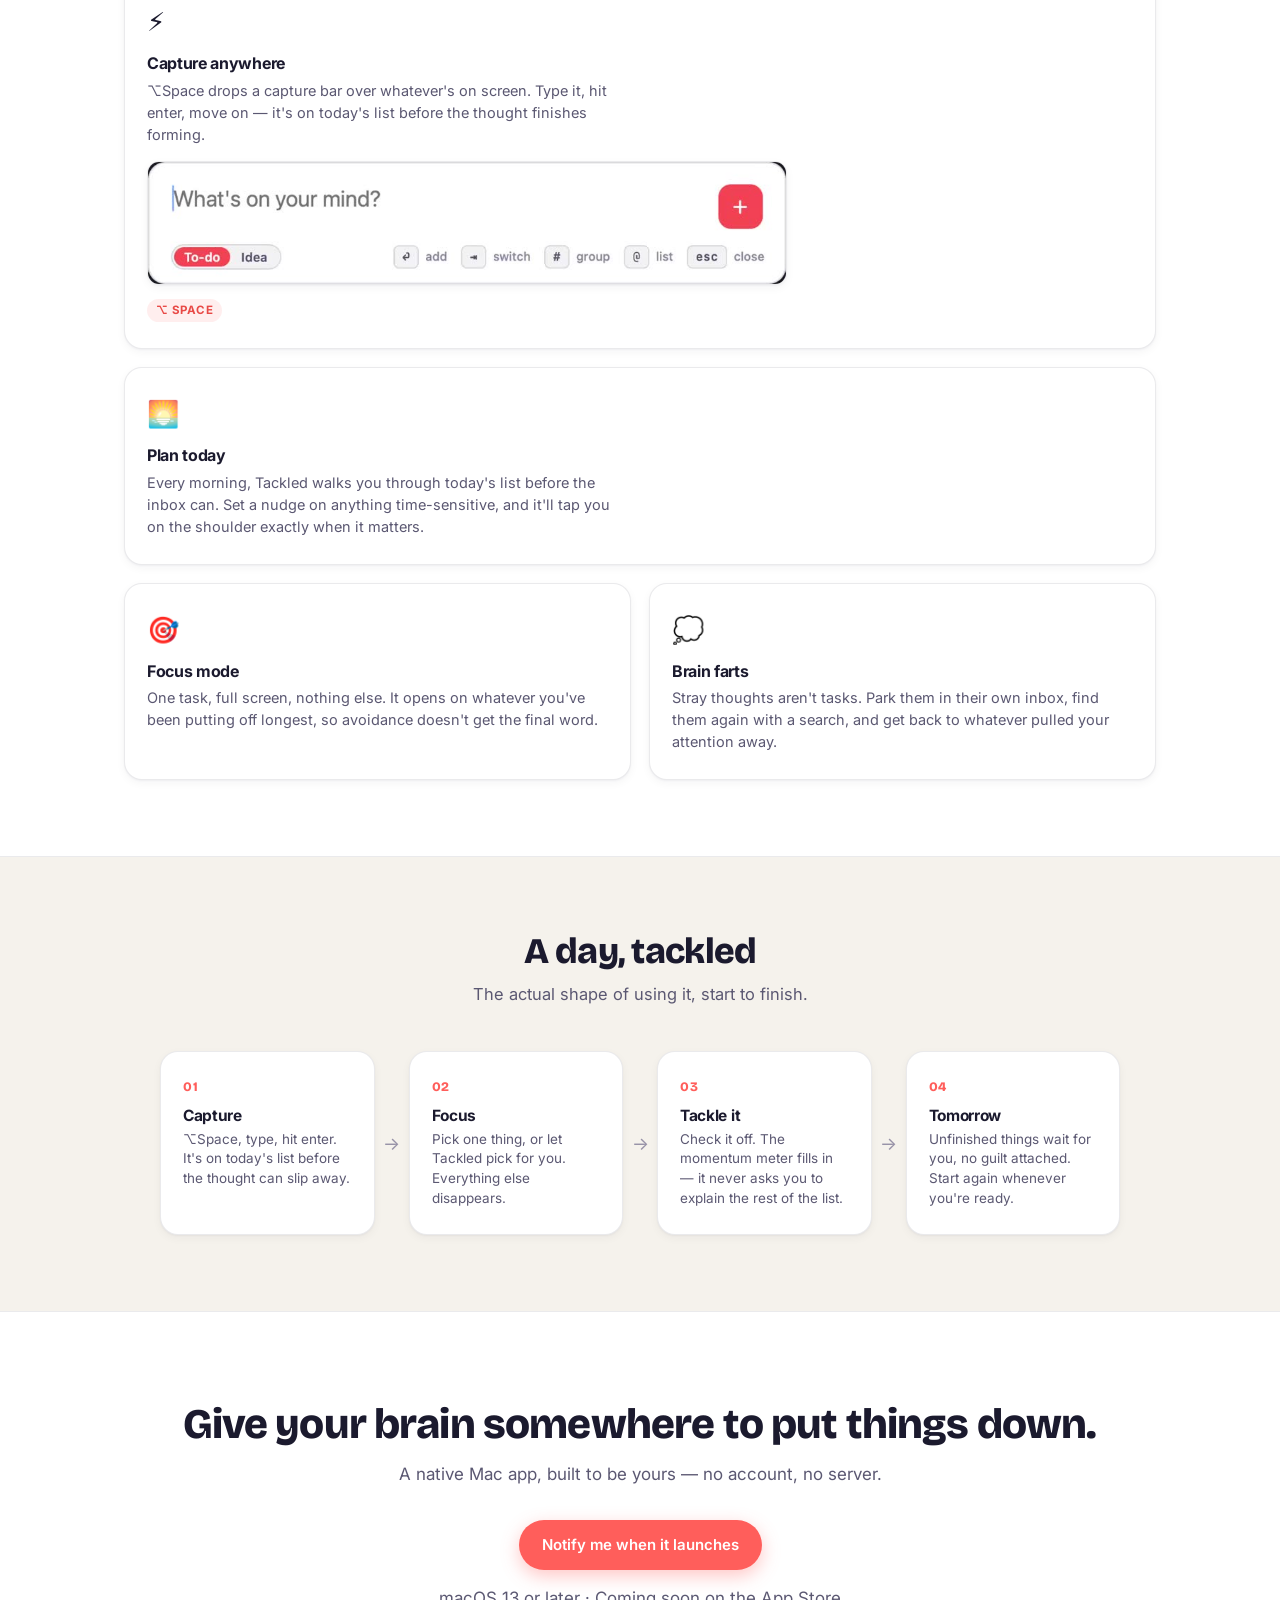
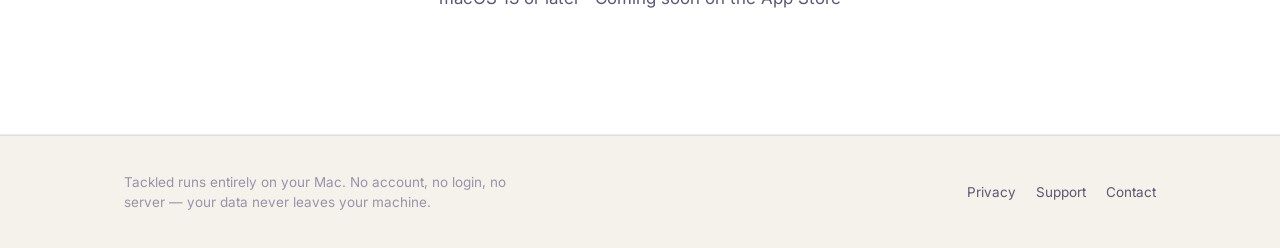
==== commit ad078c2e: "Rework the four-tools section: fix grid blowout, replace Calm mode Fix a CSS grid bug where the capt" ====
--- a/index.html
+++ b/index.html
@@ -84,13 +84,13 @@
   <div class="wrap">
     <div class="section-head">
       <h2>Built for how your brain actually works</h2>
-      <p>Four small tools, each doing exactly one job.</p>
+      <p>Four tools, each solving exactly one problem.</p>
     </div>
     <div class="features">
-      <div class="feature">
+      <div class="feature feature-wide">
         <span class="ico">⚡</span>
         <h3>Capture anywhere</h3>
-        <p>⌥Space opens a quick-capture card over whatever you're doing. Type it, hit enter, forget it — Tackled remembers so you don't have to.</p>
+        <p>⌥Space drops a capture bar over whatever's on screen. Type it, hit enter, move on — it's on today's list before the thought finishes forming.</p>
         <div class="feature-video-wrap">
           <video class="feature-video" autoplay muted loop playsinline poster="media/capture-demo-poster.jpg">
             <source src="media/capture-demo.mp4" type="video/mp4">
@@ -98,20 +98,20 @@
         </div>
         <span class="tag">⌥ SPACE</span>
       </div>
+      <div class="feature feature-wide">
+        <span class="ico">🌅</span>
+        <h3>Plan today</h3>
+        <p>Every morning, Tackled walks you through today's list before the inbox can. Set a nudge on anything time-sensitive, and it'll tap you on the shoulder exactly when it matters.</p>
+      </div>
       <div class="feature">
         <span class="ico">🎯</span>
         <h3>Focus mode</h3>
-        <p>One task, full screen, nothing else. It opens on the task you've been avoiding longest — restart what you're avoiding.</p>
+        <p>One task, full screen, nothing else. It opens on whatever you've been putting off longest, so avoidance doesn't get the final word.</p>
       </div>
       <div class="feature">
         <span class="ico">💭</span>
         <h3>Brain farts</h3>
-        <p>Stray thoughts aren't tasks. Park them in their own inbox, search them later, and get back to what you were doing.</p>
-      </div>
-      <div class="feature">
-        <span class="ico">🌙</span>
-        <h3>Calm mode</h3>
-        <p>Tackled celebrates wins — confetti, sound, a little sparkle. If that's not what you need today, dial it back with one tap.</p>
+        <p>Stray thoughts aren't tasks. Park them in their own inbox, find them again with a search, and get back to whatever pulled your attention away.</p>
       </div>
     </div>
   </div>
--- a/styles.css
+++ b/styles.css
@@ -131,10 +131,10 @@
 .compare-col.good .mark{color:var(--teal)}
 
 /* ---------- feature grid ---------- */
-.features{display:grid;grid-template-columns:repeat(4,1fr);gap:18px}
-@media (max-width:920px){ .features{grid-template-columns:1fr 1fr} }
-@media (max-width:560px){ .features{grid-template-columns:1fr} }
+.features{display:grid;grid-template-columns:1fr 1fr;gap:18px}
+@media (max-width:720px){ .features{grid-template-columns:1fr} }
 .feature{
+  min-width:0;
   background:var(--card);border:1px solid var(--line);border-radius:var(--radius);
   padding:26px 22px;box-shadow:var(--shadow);
   transition:transform .25s cubic-bezier(.2,.8,.2,1), box-shadow .25s;
@@ -142,14 +142,15 @@
 .feature:hover{transform:translateY(-3px);box-shadow:var(--shadow-lg)}
 .feature .ico{font-size:26px;margin-bottom:14px;display:block}
 .feature h3{font-family:"Inter",sans-serif;font-size:16px;font-weight:700;margin-bottom:8px}
-.feature p{font-size:14.5px;color:var(--ink-soft);line-height:1.5}
+.feature p{font-size:14.5px;color:var(--ink-soft);line-height:1.5;max-width:52ch}
 .feature .tag{
-  display:inline-block;margin-top:12px;font-size:11.5px;font-weight:700;letter-spacing:.04em;
+  display:inline-block;margin-top:14px;font-size:11.5px;font-weight:700;letter-spacing:.04em;
   color:var(--coral-dark);background:rgba(255,94,91,.1);padding:3px 9px;border-radius:999px;
 }
+.feature-wide{grid-column:1 / -1}
 .feature-video-wrap{
-  margin-top:14px;border-radius:var(--radius-sm);overflow:hidden;
-  border:1px solid var(--line);line-height:0;
+  margin-top:16px;border-radius:var(--radius-sm);overflow:hidden;
+  border:1px solid var(--line);box-shadow:var(--shadow);line-height:0;max-width:640px;
 }
 .feature-video{display:block;width:100%;height:auto}
 
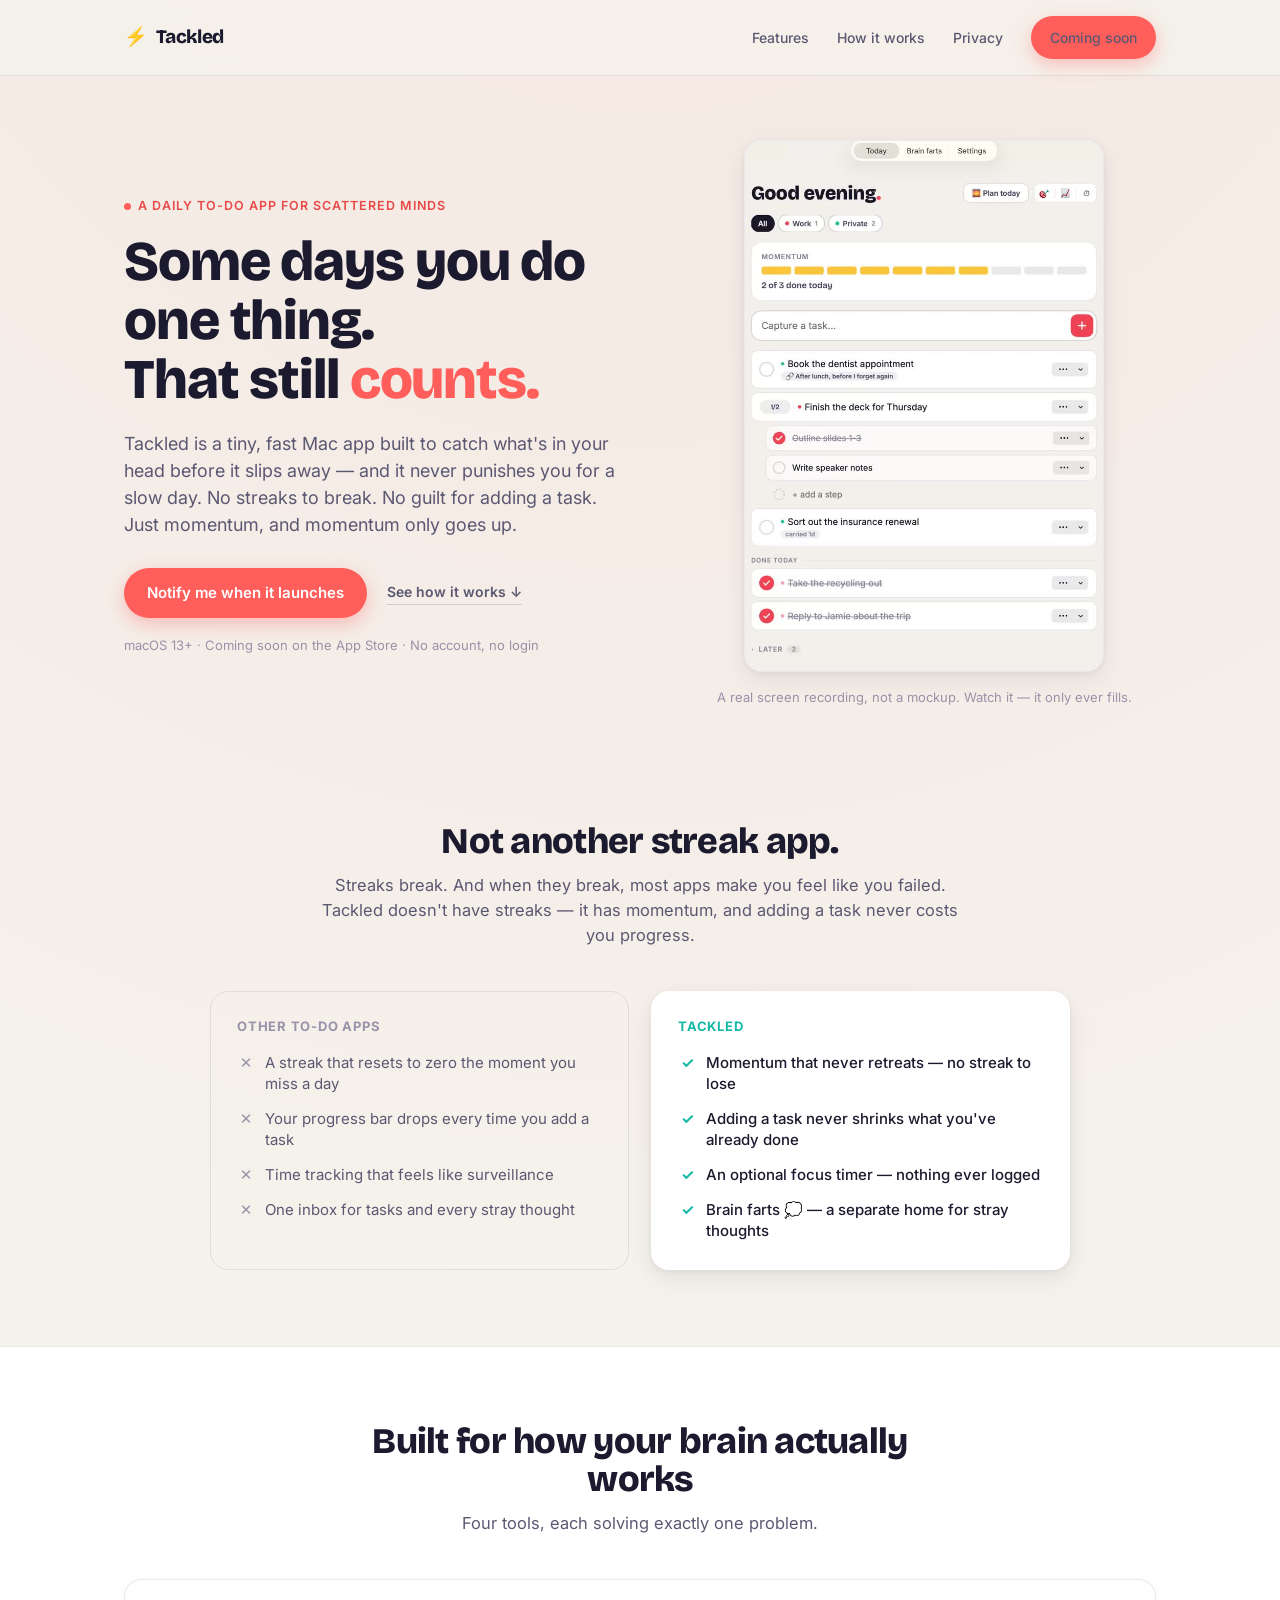
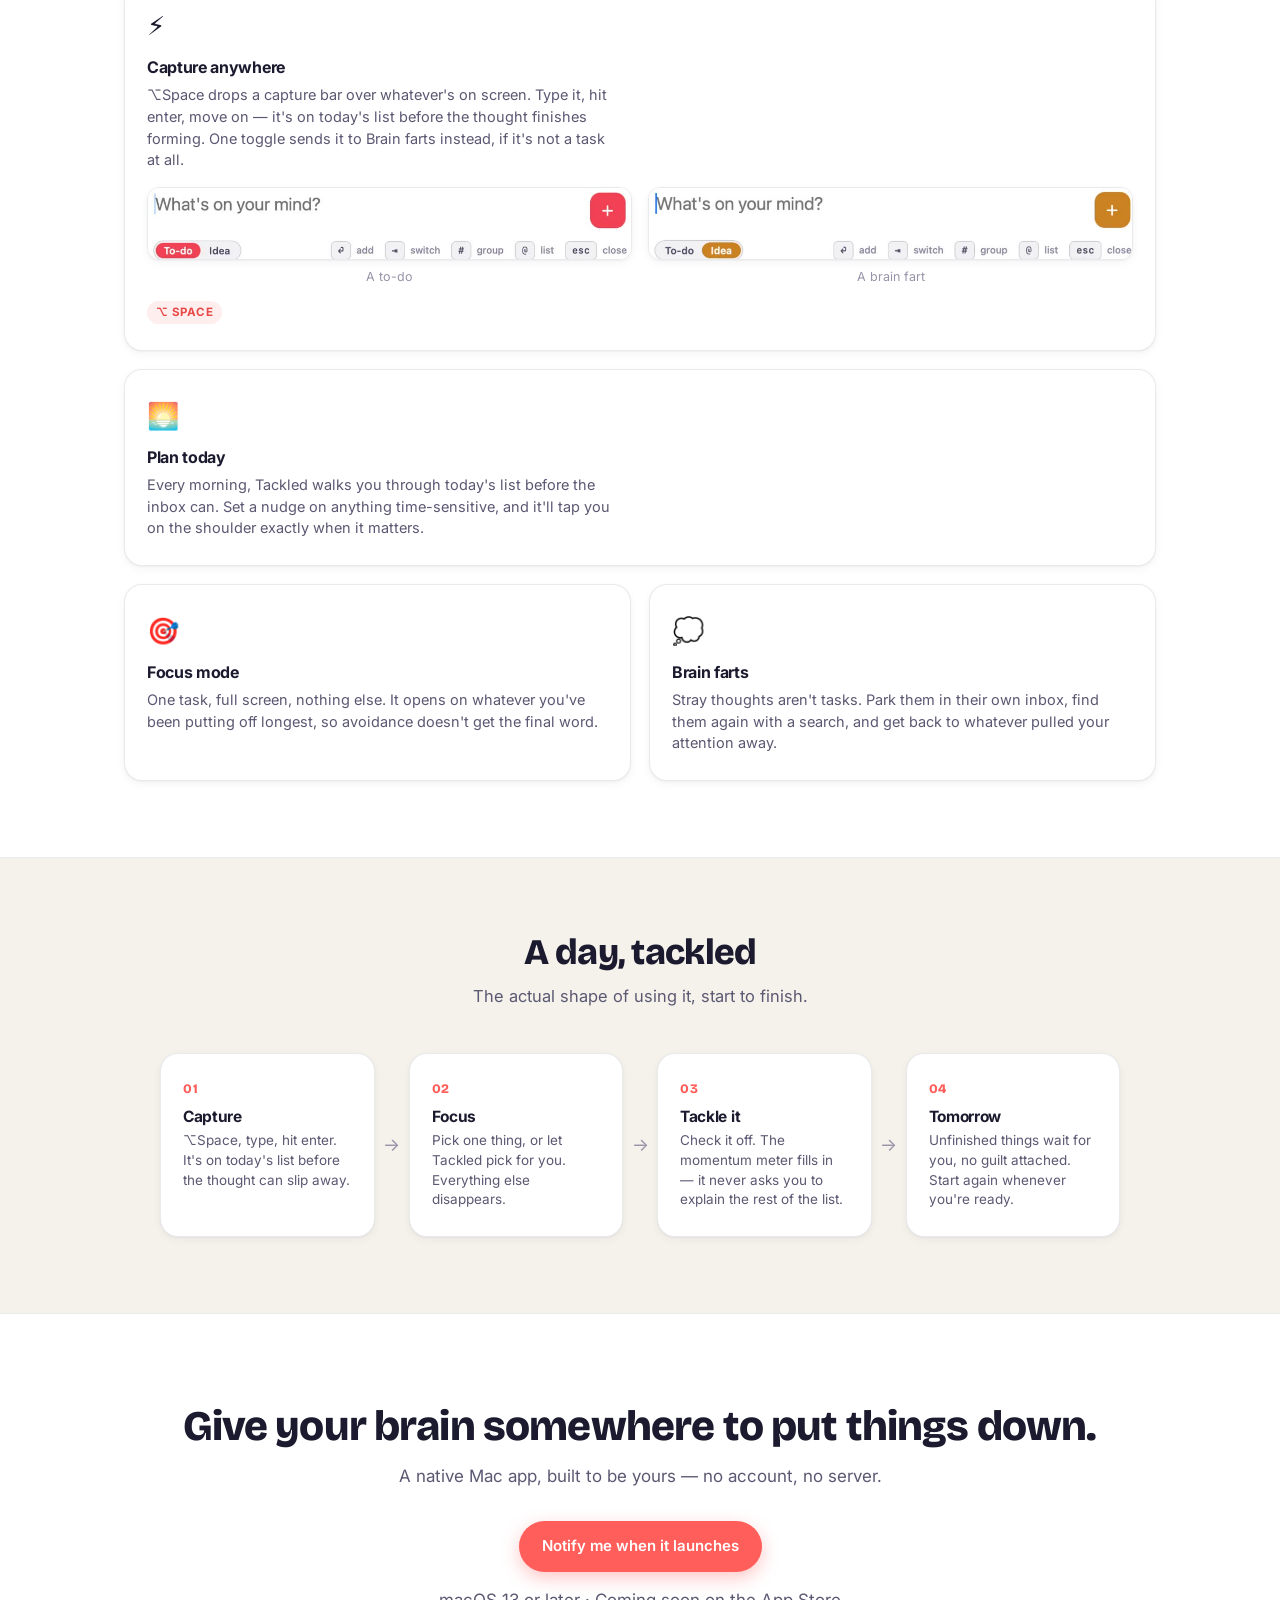
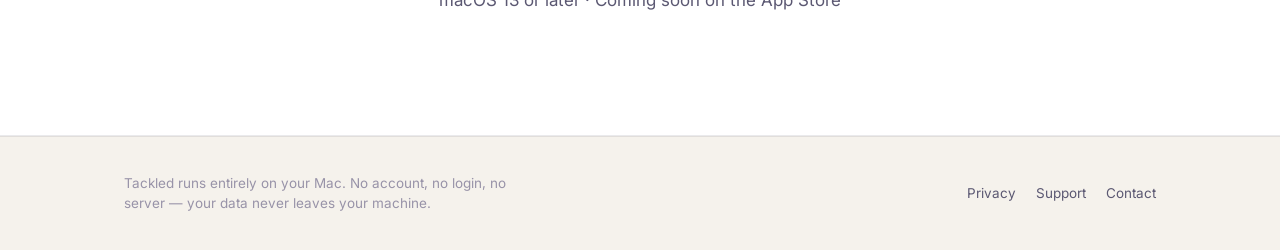
==== commit 5e0ead88: "Fix black corner artifacts on demo videos, split capture clip in two Both the hero and feature video" ====
--- a/index.html
+++ b/index.html
@@ -90,11 +90,24 @@
       <div class="feature feature-wide">
         <span class="ico">⚡</span>
         <h3>Capture anywhere</h3>
-        <p>⌥Space drops a capture bar over whatever's on screen. Type it, hit enter, move on — it's on today's list before the thought finishes forming.</p>
-        <div class="feature-video-wrap">
-          <video class="feature-video" autoplay muted loop playsinline poster="media/capture-demo-poster.jpg">
-            <source src="media/capture-demo.mp4" type="video/mp4">
-          </video>
+        <p>⌥Space drops a capture bar over whatever's on screen. Type it, hit enter, move on — it's on today's list before the thought finishes forming. One toggle sends it to Brain farts instead, if it's not a task at all.</p>
+        <div class="feature-video-row">
+          <div class="feature-video-col">
+            <div class="feature-video-wrap">
+              <video class="feature-video" autoplay muted loop playsinline poster="media/capture-demo-todo-poster.jpg">
+                <source src="media/capture-demo-todo.mp4" type="video/mp4">
+              </video>
+            </div>
+            <span class="feature-video-label">A to-do</span>
+          </div>
+          <div class="feature-video-col">
+            <div class="feature-video-wrap">
+              <video class="feature-video" autoplay muted loop playsinline poster="media/capture-demo-idea-poster.jpg">
+                <source src="media/capture-demo-idea.mp4" type="video/mp4">
+              </video>
+            </div>
+            <span class="feature-video-label">A brain fart</span>
+          </div>
         </div>
         <span class="tag">⌥ SPACE</span>
       </div>
--- a/styles.css
+++ b/styles.css
@@ -148,11 +148,15 @@
   color:var(--coral-dark);background:rgba(255,94,91,.1);padding:3px 9px;border-radius:999px;
 }
 .feature-wide{grid-column:1 / -1}
+.feature-video-row{display:flex;gap:16px;margin-top:16px}
+@media (max-width:640px){ .feature-video-row{flex-direction:column} }
+.feature-video-col{flex:1;min-width:0}
 .feature-video-wrap{
-  margin-top:16px;border-radius:var(--radius-sm);overflow:hidden;
-  border:1px solid var(--line);box-shadow:var(--shadow);line-height:0;max-width:640px;
+  border-radius:var(--radius-sm);overflow:hidden;
+  border:1px solid var(--line);box-shadow:var(--shadow);line-height:0;
 }
 .feature-video{display:block;width:100%;height:auto}
+.feature-video-label{display:block;margin-top:8px;font-size:12.5px;color:var(--muted);text-align:center}
 
 /* ---------- flow (real chronology → numbers justified) ---------- */
 .flow{display:flex;gap:0;align-items:stretch;max-width:960px;margin:0 auto}
